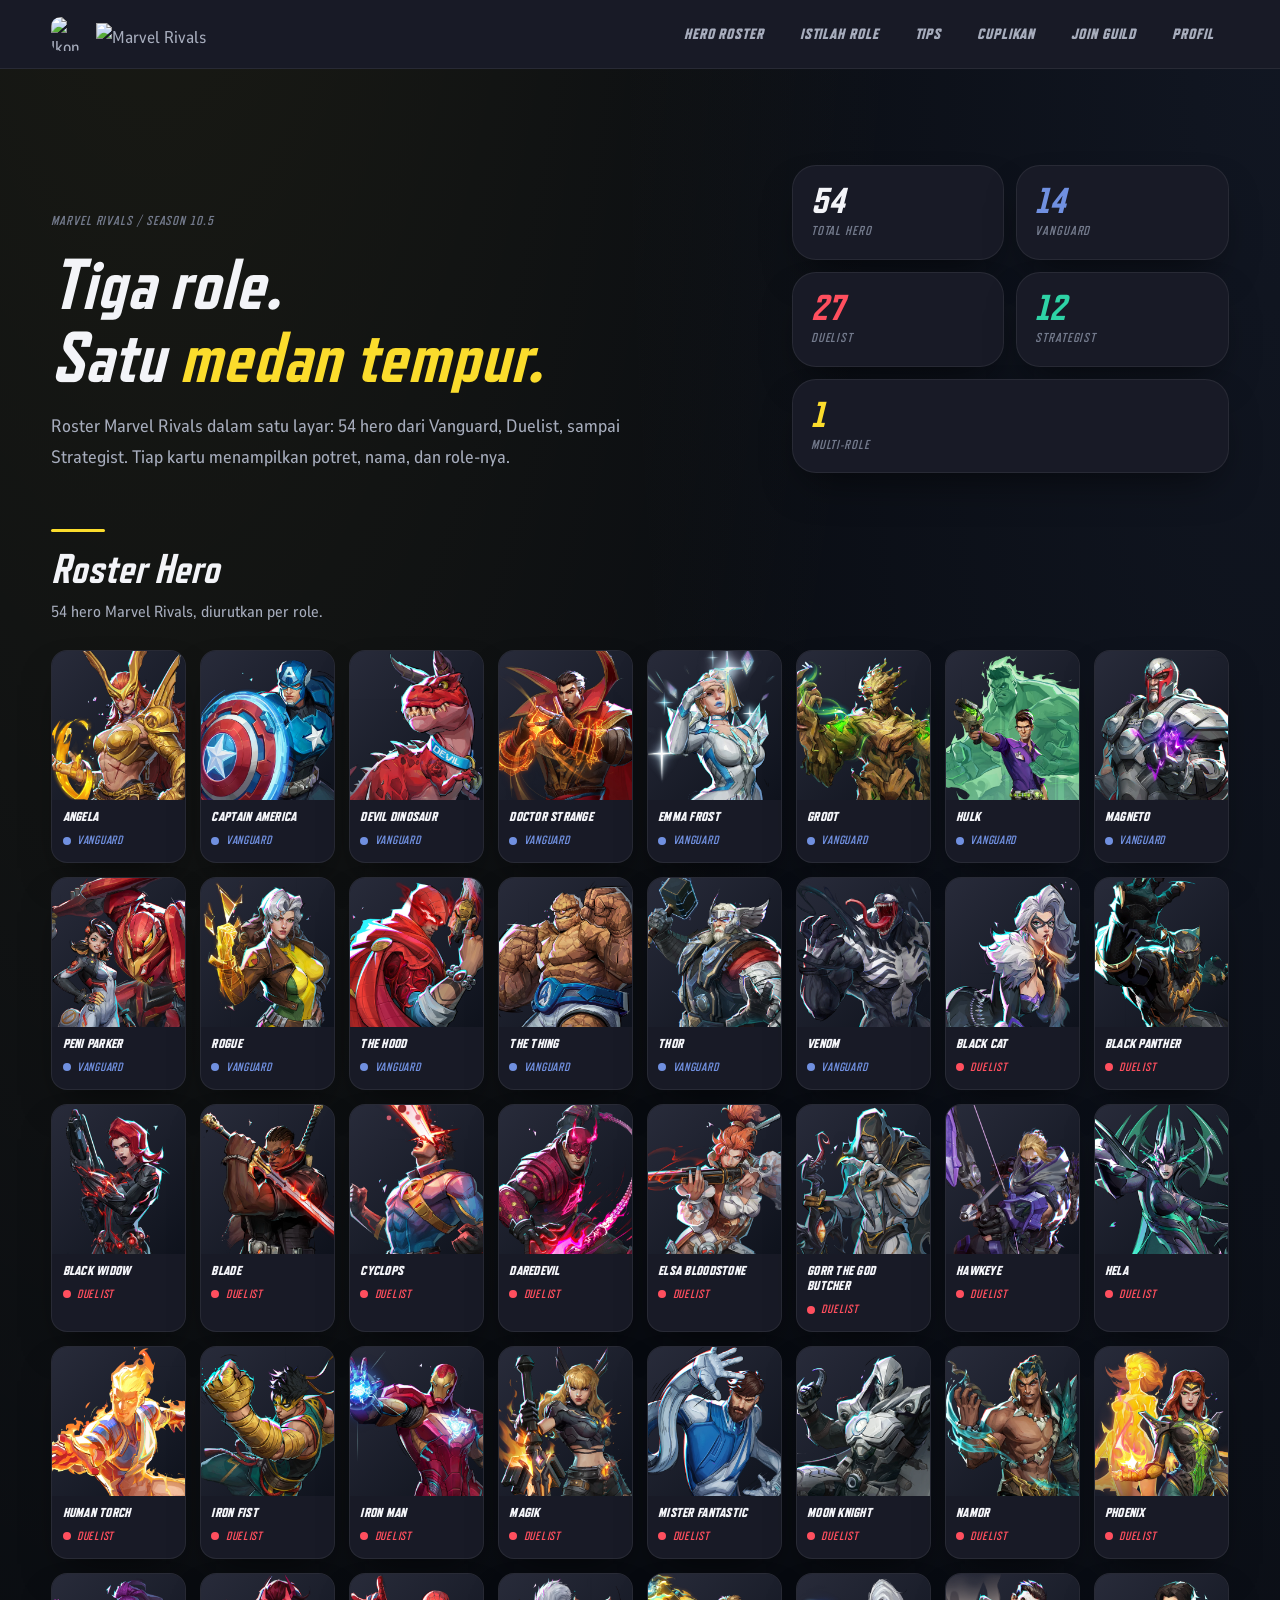
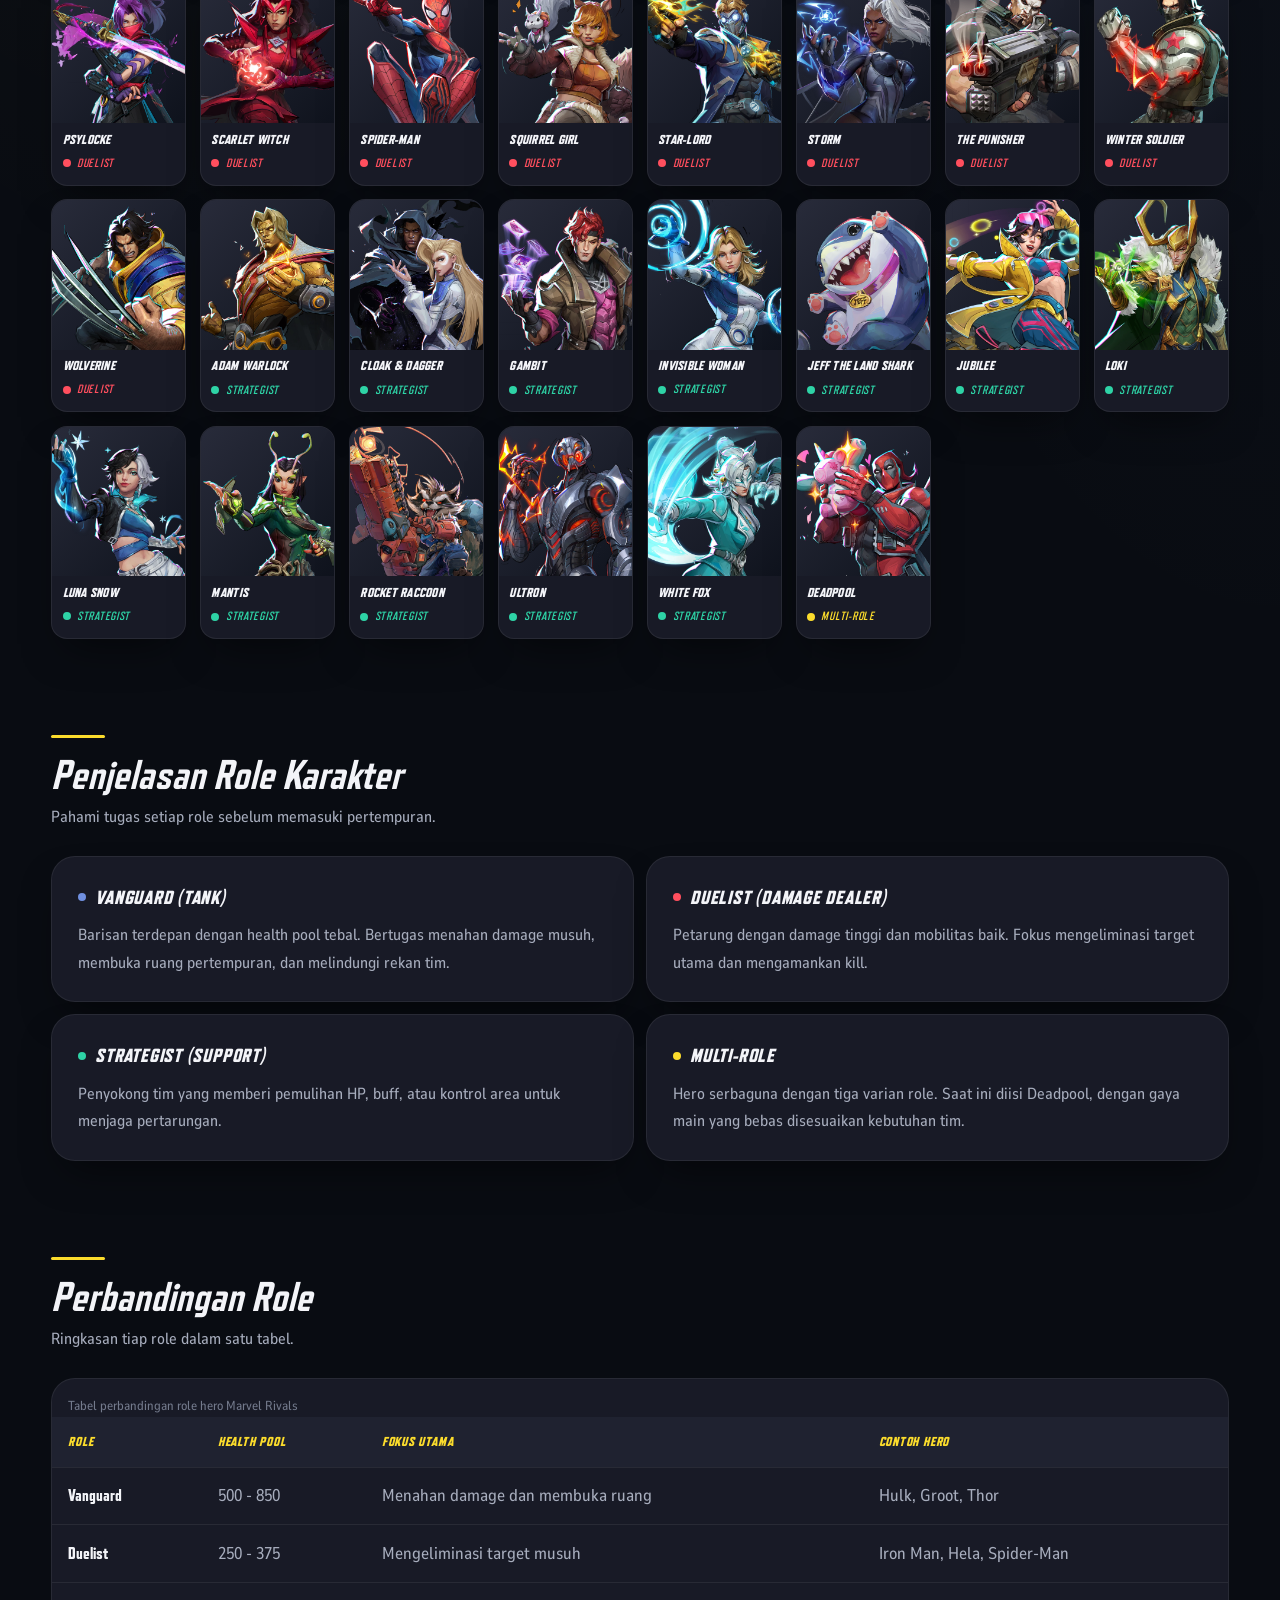
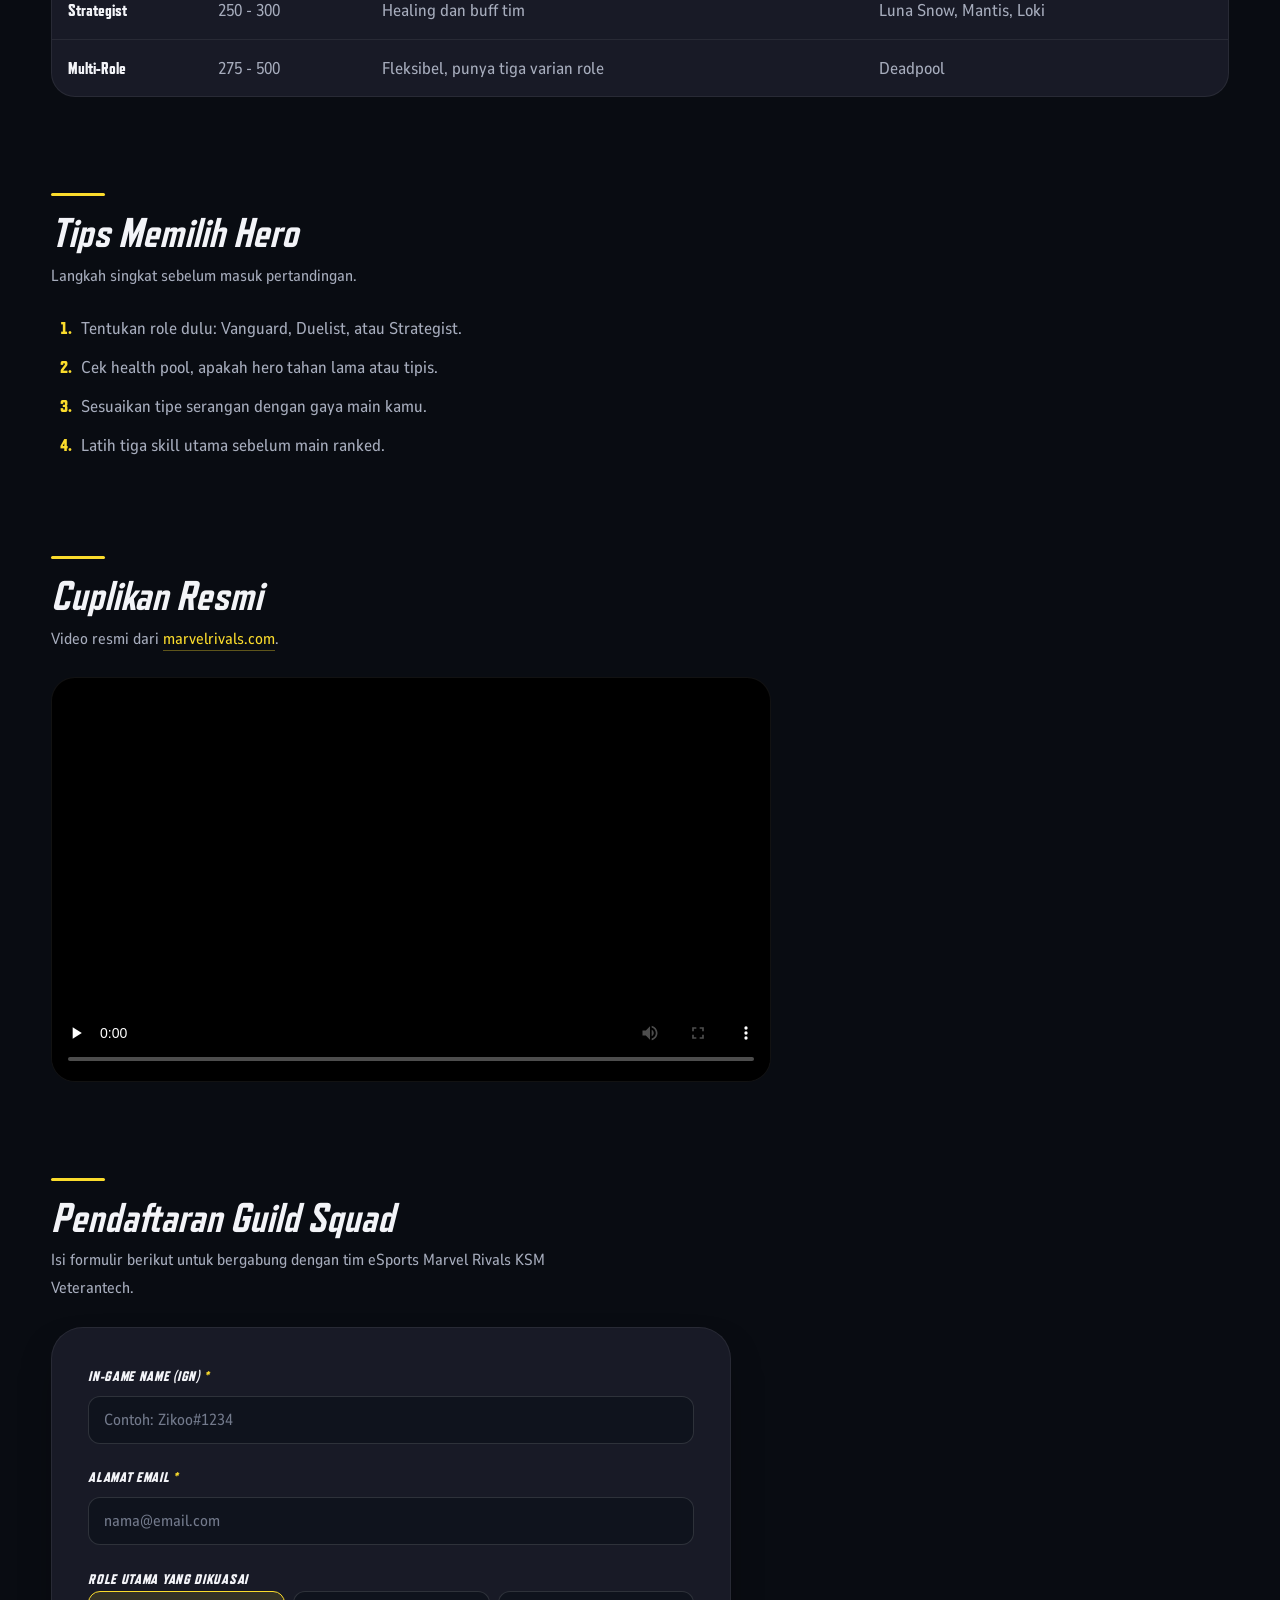
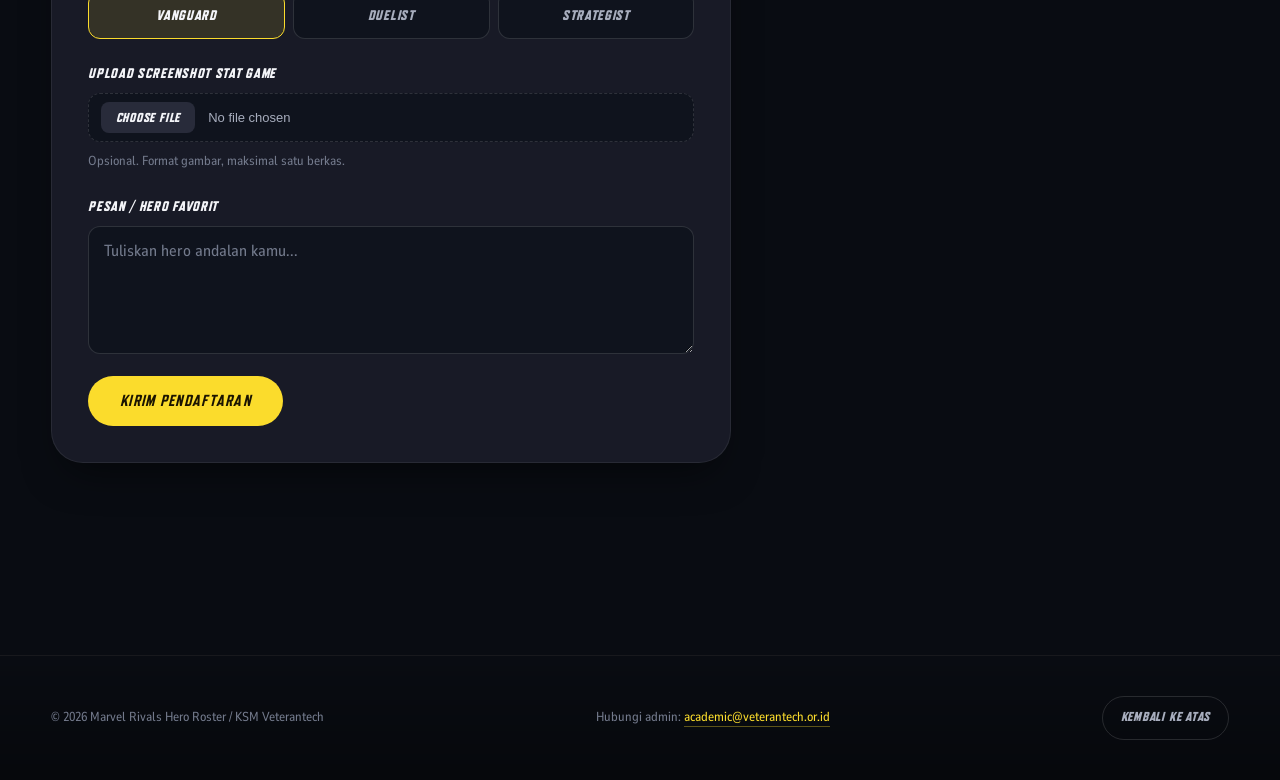
==== index.html @ a3b58b25 "first commit" ====
<!DOCTYPE html>
<html lang="id">

<head>
  <meta charset="UTF-8">
  <meta name="viewport" content="width=device-width, initial-scale=1.0">
  <meta name="description" content="Hero roster Marvel Rivals KSM Veterantech: 54 hero, role, health pool, dan tipe serangan.">
  <title>Marvel Rivals: Hero Roster | KSM Veterantech</title>

  <link rel="stylesheet" href="style.css">
</head>

<body id="top">

  <a class="skip-link" href="#hero-roster">Lewati ke roster</a>

  <header class="main-header">
    <div class="header-inner">
      <a class="brand" href="#top">
        <img class="brand-mark" src="https://cdn2.steamgriddb.com/icon/916030603cc86a9b3d29f4d64f1bc415/32/256x256.png"
          alt="Ikon Marvel Rivals">
        <img class="brand-word"
          src="https://s-stats-platform-cdn.op.gg/app-router/assets/images/marvel-rivals/logo.png?image=q_auto:good,f_webp,w_674&v=1792260415"
          alt="Marvel Rivals">
      </a>

      <nav class="navbar" aria-label="Navigasi utama">
        <ul class="nav-links">
          <li><a href="#hero-roster">Hero Roster</a></li>
          <li><a href="#role-info">Istilah Role</a></li>
          <li><a href="#tips">Tips</a></li>
          <li><a href="#cuplikan">Cuplikan</a></li>
          <li><a href="#join-guild">Join Guild</a></li>
          <li><a href="profile.html">Profil</a></li>
        </ul>
      </nav>
    </div>
  </header>

  <main class="main-container">

    <section id="hero-roster" class="content-section">

      <div class="hero-band">
        <div class="hero-copy">
          <p class="eyebrow">Marvel Rivals / Season 10.5</p>
          <h1>Tiga role.<br>Satu <em>medan tempur.</em></h1>
          <p class="hero-lede">
            Roster Marvel Rivals dalam satu layar: 54 hero dari Vanguard, Duelist, sampai Strategist. Tiap kartu
            menampilkan potret, nama, dan role-nya.
          </p>
        </div>

        <ul class="hero-meta">
          <li class="meta-tile total">
            <span class="meta-num">54</span>
            <span class="meta-label">Total Hero</span>
          </li>
          <li class="meta-tile vanguard">
            <span class="meta-num">14</span>
            <span class="meta-label">Vanguard</span>
          </li>
          <li class="meta-tile duelist">
            <span class="meta-num">27</span>
            <span class="meta-label">Duelist</span>
          </li>
          <li class="meta-tile strategist">
            <span class="meta-num">12</span>
            <span class="meta-label">Strategist</span>
          </li>
          <li class="meta-tile multi">
            <span class="meta-num">1</span>
            <span class="meta-label">Multi-Role</span>
          </li>
        </ul>
      </div>

      <div class="section-head">
        <span class="rule"></span>
        <h2>Roster Hero</h2>
        <p>54 hero Marvel Rivals, diurutkan per role.</p>
      </div>

      <ul class="roster-grid">
        <li class="roster-card">
          <img src="images/heroes/Angela_Main_Page_Portrait.webp" alt="Potret Angela" loading="lazy">
          <h3 class="card-name">Angela</h3>
          <p class="card-role vanguard"><span class="dot vanguard"></span>Vanguard</p>
        </li>
        <li class="roster-card">
          <img src="images/heroes/Captain_America_Main_Page_Portrait.webp" alt="Potret Captain America" loading="lazy">
          <h3 class="card-name">Captain America</h3>
          <p class="card-role vanguard"><span class="dot vanguard"></span>Vanguard</p>
        </li>
        <li class="roster-card">
          <img src="images/heroes/Devil_Dinosaur_Main_Page_Portrait.webp" alt="Potret Devil Dinosaur" loading="lazy">
          <h3 class="card-name">Devil Dinosaur</h3>
          <p class="card-role vanguard"><span class="dot vanguard"></span>Vanguard</p>
        </li>
        <li class="roster-card">
          <img src="images/heroes/Doctor_Strange_Main_Page_Portrait.webp" alt="Potret Doctor Strange" loading="lazy">
          <h3 class="card-name">Doctor Strange</h3>
          <p class="card-role vanguard"><span class="dot vanguard"></span>Vanguard</p>
        </li>
        <li class="roster-card">
          <img src="images/heroes/Emma_Frost_Main_Page_Portrait.webp" alt="Potret Emma Frost" loading="lazy">
          <h3 class="card-name">Emma Frost</h3>
          <p class="card-role vanguard"><span class="dot vanguard"></span>Vanguard</p>
        </li>
        <li class="roster-card">
          <img src="images/heroes/Groot_Main_Page_Portrait.webp" alt="Potret Groot" loading="lazy">
          <h3 class="card-name">Groot</h3>
          <p class="card-role vanguard"><span class="dot vanguard"></span>Vanguard</p>
        </li>
        <li class="roster-card">
          <img src="images/heroes/Hulk_Main_Page_Portrait.webp" alt="Potret Hulk" loading="lazy">
          <h3 class="card-name">Hulk</h3>
          <p class="card-role vanguard"><span class="dot vanguard"></span>Vanguard</p>
        </li>
        <li class="roster-card">
          <img src="images/heroes/Magneto_Main_Page_Portrait.webp" alt="Potret Magneto" loading="lazy">
          <h3 class="card-name">Magneto</h3>
          <p class="card-role vanguard"><span class="dot vanguard"></span>Vanguard</p>
        </li>
        <li class="roster-card">
          <img src="images/heroes/Peni_Parker_Main_Page_Portrait.webp" alt="Potret Peni Parker" loading="lazy">
          <h3 class="card-name">Peni Parker</h3>
          <p class="card-role vanguard"><span class="dot vanguard"></span>Vanguard</p>
        </li>
        <li class="roster-card">
          <img src="images/heroes/Rogue_Main_Page_Portrait.webp" alt="Potret Rogue" loading="lazy">
          <h3 class="card-name">Rogue</h3>
          <p class="card-role vanguard"><span class="dot vanguard"></span>Vanguard</p>
        </li>
        <li class="roster-card">
          <img src="images/heroes/The_Hood_Main_Page_Portrait.webp" alt="Potret The Hood" loading="lazy">
          <h3 class="card-name">The Hood</h3>
          <p class="card-role vanguard"><span class="dot vanguard"></span>Vanguard</p>
        </li>
        <li class="roster-card">
          <img src="images/heroes/The_Thing_Main_Page_Portrait.webp" alt="Potret The Thing" loading="lazy">
          <h3 class="card-name">The Thing</h3>
          <p class="card-role vanguard"><span class="dot vanguard"></span>Vanguard</p>
        </li>
        <li class="roster-card">
          <img src="images/heroes/Thor_Main_Page_Portrait.webp" alt="Potret Thor" loading="lazy">
          <h3 class="card-name">Thor</h3>
          <p class="card-role vanguard"><span class="dot vanguard"></span>Vanguard</p>
        </li>
        <li class="roster-card">
          <img src="images/heroes/Venom_Main_Page_Portrait.webp" alt="Potret Venom" loading="lazy">
          <h3 class="card-name">Venom</h3>
          <p class="card-role vanguard"><span class="dot vanguard"></span>Vanguard</p>
        </li>
        <li class="roster-card">
          <img src="images/heroes/Black_Cat_Main_Page_Portrait.webp" alt="Potret Black Cat" loading="lazy">
          <h3 class="card-name">Black Cat</h3>
          <p class="card-role duelist"><span class="dot duelist"></span>Duelist</p>
        </li>
        <li class="roster-card">
          <img src="images/heroes/Black_Panther_Main_Page_Portrait.webp" alt="Potret Black Panther" loading="lazy">
          <h3 class="card-name">Black Panther</h3>
          <p class="card-role duelist"><span class="dot duelist"></span>Duelist</p>
        </li>
        <li class="roster-card">
          <img src="images/heroes/Black_Widow_Main_Page_Portrait.webp" alt="Potret Black Widow" loading="lazy">
          <h3 class="card-name">Black Widow</h3>
          <p class="card-role duelist"><span class="dot duelist"></span>Duelist</p>
        </li>
        <li class="roster-card">
          <img src="images/heroes/Blade_Main_Page_Portrait.webp" alt="Potret Blade" loading="lazy">
          <h3 class="card-name">Blade</h3>
          <p class="card-role duelist"><span class="dot duelist"></span>Duelist</p>
        </li>
        <li class="roster-card">
          <img src="images/heroes/Cyclops_Main_Page_Portrait.webp" alt="Potret Cyclops" loading="lazy">
          <h3 class="card-name">Cyclops</h3>
          <p class="card-role duelist"><span class="dot duelist"></span>Duelist</p>
        </li>
        <li class="roster-card">
          <img src="images/heroes/Daredevil_Main_Page_Portrait.webp" alt="Potret Daredevil" loading="lazy">
          <h3 class="card-name">Daredevil</h3>
          <p class="card-role duelist"><span class="dot duelist"></span>Duelist</p>
        </li>
        <li class="roster-card">
          <img src="images/heroes/Elsa_Bloodstone_Main_Page_Portrait.webp" alt="Potret Elsa Bloodstone" loading="lazy">
          <h3 class="card-name">Elsa Bloodstone</h3>
          <p class="card-role duelist"><span class="dot duelist"></span>Duelist</p>
        </li>
        <li class="roster-card">
          <img src="images/heroes/Gorr_Main_Page_Portrait.webp" alt="Potret Gorr the God Butcher" loading="lazy">
          <h3 class="card-name">Gorr the God Butcher</h3>
          <p class="card-role duelist"><span class="dot duelist"></span>Duelist</p>
        </li>
        <li class="roster-card">
          <img src="images/heroes/Hawkeye_Main_Page_Portrait.webp" alt="Potret Hawkeye" loading="lazy">
          <h3 class="card-name">Hawkeye</h3>
          <p class="card-role duelist"><span class="dot duelist"></span>Duelist</p>
        </li>
        <li class="roster-card">
          <img src="images/heroes/Hela_Main_Page_Portrait.webp" alt="Potret Hela" loading="lazy">
          <h3 class="card-name">Hela</h3>
          <p class="card-role duelist"><span class="dot duelist"></span>Duelist</p>
        </li>
        <li class="roster-card">
          <img src="images/heroes/Human_Torch_Main_Page_Portrait.webp" alt="Potret Human Torch" loading="lazy">
          <h3 class="card-name">Human Torch</h3>
          <p class="card-role duelist"><span class="dot duelist"></span>Duelist</p>
        </li>
        <li class="roster-card">
          <img src="images/heroes/Iron_Fist_Main_Page_Portrait.webp" alt="Potret Iron Fist" loading="lazy">
          <h3 class="card-name">Iron Fist</h3>
          <p class="card-role duelist"><span class="dot duelist"></span>Duelist</p>
        </li>
        <li class="roster-card">
          <img src="images/heroes/Iron_Man_Main_Page_Portrait.webp" alt="Potret Iron Man" loading="lazy">
          <h3 class="card-name">Iron Man</h3>
          <p class="card-role duelist"><span class="dot duelist"></span>Duelist</p>
        </li>
        <li class="roster-card">
          <img src="images/heroes/Magik_Main_Page_Portrait.webp" alt="Potret Magik" loading="lazy">
          <h3 class="card-name">Magik</h3>
          <p class="card-role duelist"><span class="dot duelist"></span>Duelist</p>
        </li>
        <li class="roster-card">
          <img src="images/heroes/Mister_Fantastic_Main_Page_Portrait.webp" alt="Potret Mister Fantastic" loading="lazy">
          <h3 class="card-name">Mister Fantastic</h3>
          <p class="card-role duelist"><span class="dot duelist"></span>Duelist</p>
        </li>
        <li class="roster-card">
          <img src="images/heroes/Moon_Knight_Main_Page_Portrait.webp" alt="Potret Moon Knight" loading="lazy">
          <h3 class="card-name">Moon Knight</h3>
          <p class="card-role duelist"><span class="dot duelist"></span>Duelist</p>
        </li>
        <li class="roster-card">
          <img src="images/heroes/Namor_Main_Page_Portrait.webp" alt="Potret Namor" loading="lazy">
          <h3 class="card-name">Namor</h3>
          <p class="card-role duelist"><span class="dot duelist"></span>Duelist</p>
        </li>
        <li class="roster-card">
          <img src="images/heroes/Phoenix_Main_Page_Portrait.webp" alt="Potret Phoenix" loading="lazy">
          <h3 class="card-name">Phoenix</h3>
          <p class="card-role duelist"><span class="dot duelist"></span>Duelist</p>
        </li>
        <li class="roster-card">
          <img src="images/heroes/Psylocke_Main_Page_Portrait.webp" alt="Potret Psylocke" loading="lazy">
          <h3 class="card-name">Psylocke</h3>
          <p class="card-role duelist"><span class="dot duelist"></span>Duelist</p>
        </li>
        <li class="roster-card">
          <img src="images/heroes/Scarlet_Witch_Main_Page_Portrait.webp" alt="Potret Scarlet Witch" loading="lazy">
          <h3 class="card-name">Scarlet Witch</h3>
          <p class="card-role duelist"><span class="dot duelist"></span>Duelist</p>
        </li>
        <li class="roster-card">
          <img src="images/heroes/Spider-Man_Main_Page_Portrait.webp" alt="Potret Spider-Man" loading="lazy">
          <h3 class="card-name">Spider-Man</h3>
          <p class="card-role duelist"><span class="dot duelist"></span>Duelist</p>
        </li>
        <li class="roster-card">
          <img src="images/heroes/Squirrel_Girl_Main_Page_Portrait.webp" alt="Potret Squirrel Girl" loading="lazy">
          <h3 class="card-name">Squirrel Girl</h3>
          <p class="card-role duelist"><span class="dot duelist"></span>Duelist</p>
        </li>
        <li class="roster-card">
          <img src="images/heroes/Star-Lord_Main_Page_Portrait.webp" alt="Potret Star-Lord" loading="lazy">
          <h3 class="card-name">Star-Lord</h3>
          <p class="card-role duelist"><span class="dot duelist"></span>Duelist</p>
        </li>
        <li class="roster-card">
          <img src="images/heroes/Storm_Main_Page_Portrait.webp" alt="Potret Storm" loading="lazy">
          <h3 class="card-name">Storm</h3>
          <p class="card-role duelist"><span class="dot duelist"></span>Duelist</p>
        </li>
        <li class="roster-card">
          <img src="images/heroes/The_Punisher_Main_Page_Portrait.webp" alt="Potret The Punisher" loading="lazy">
          <h3 class="card-name">The Punisher</h3>
          <p class="card-role duelist"><span class="dot duelist"></span>Duelist</p>
        </li>
        <li class="roster-card">
          <img src="images/heroes/Winter_Soldier_Main_Page_Portrait.webp" alt="Potret Winter Soldier" loading="lazy">
          <h3 class="card-name">Winter Soldier</h3>
          <p class="card-role duelist"><span class="dot duelist"></span>Duelist</p>
        </li>
        <li class="roster-card">
          <img src="images/heroes/Wolverine_Main_Page_Portrait.webp" alt="Potret Wolverine" loading="lazy">
          <h3 class="card-name">Wolverine</h3>
          <p class="card-role duelist"><span class="dot duelist"></span>Duelist</p>
        </li>
        <li class="roster-card">
          <img src="images/heroes/Adam_Warlock_Main_Page_Portrait.webp" alt="Potret Adam Warlock" loading="lazy">
          <h3 class="card-name">Adam Warlock</h3>
          <p class="card-role strategist"><span class="dot strategist"></span>Strategist</p>
        </li>
        <li class="roster-card">
          <img src="images/heroes/Cloak_and_Dagger_Main_Page_Portrait.webp" alt="Potret Cloak &amp; Dagger" loading="lazy">
          <h3 class="card-name">Cloak &amp; Dagger</h3>
          <p class="card-role strategist"><span class="dot strategist"></span>Strategist</p>
        </li>
        <li class="roster-card">
          <img src="images/heroes/Gambit_Main_Page_Portrait.webp" alt="Potret Gambit" loading="lazy">
          <h3 class="card-name">Gambit</h3>
          <p class="card-role strategist"><span class="dot strategist"></span>Strategist</p>
        </li>
        <li class="roster-card">
          <img src="images/heroes/Invisible_Woman_Main_Page_Portrait.webp" alt="Potret Invisible Woman" loading="lazy">
          <h3 class="card-name">Invisible Woman</h3>
          <p class="card-role strategist"><span class="dot strategist"></span>Strategist</p>
        </li>
        <li class="roster-card">
          <img src="images/heroes/Jeff_the_Land_Shark_Main_Page_Portrait.webp" alt="Potret Jeff the Land Shark" loading="lazy">
          <h3 class="card-name">Jeff the Land Shark</h3>
          <p class="card-role strategist"><span class="dot strategist"></span>Strategist</p>
        </li>
        <li class="roster-card">
          <img src="images/heroes/Jubilee_Main_Page_Portrait.webp" alt="Potret Jubilee" loading="lazy">
          <h3 class="card-name">Jubilee</h3>
          <p class="card-role strategist"><span class="dot strategist"></span>Strategist</p>
        </li>
        <li class="roster-card">
          <img src="images/heroes/Loki_Main_Page_Portrait.webp" alt="Potret Loki" loading="lazy">
          <h3 class="card-name">Loki</h3>
          <p class="card-role strategist"><span class="dot strategist"></span>Strategist</p>
        </li>
        <li class="roster-card">
          <img src="images/heroes/Luna_Snow_Main_Page_Portrait.webp" alt="Potret Luna Snow" loading="lazy">
          <h3 class="card-name">Luna Snow</h3>
          <p class="card-role strategist"><span class="dot strategist"></span>Strategist</p>
        </li>
        <li class="roster-card">
          <img src="images/heroes/Mantis_Main_Page_Portrait.webp" alt="Potret Mantis" loading="lazy">
          <h3 class="card-name">Mantis</h3>
          <p class="card-role strategist"><span class="dot strategist"></span>Strategist</p>
        </li>
        <li class="roster-card">
          <img src="images/heroes/Rocket_Raccoon_Main_Page_Portrait.webp" alt="Potret Rocket Raccoon" loading="lazy">
          <h3 class="card-name">Rocket Raccoon</h3>
          <p class="card-role strategist"><span class="dot strategist"></span>Strategist</p>
        </li>
        <li class="roster-card">
          <img src="images/heroes/Ultron_Main_Page_Portrait.webp" alt="Potret Ultron" loading="lazy">
          <h3 class="card-name">Ultron</h3>
          <p class="card-role strategist"><span class="dot strategist"></span>Strategist</p>
        </li>
        <li class="roster-card">
          <img src="images/heroes/White_Fox_Main_Page_Portrait.webp" alt="Potret White Fox" loading="lazy">
          <h3 class="card-name">White Fox</h3>
          <p class="card-role strategist"><span class="dot strategist"></span>Strategist</p>
        </li>
        <li class="roster-card">
          <img src="images/heroes/Deadpool_Main_Page_Portrait.webp" alt="Potret Deadpool" loading="lazy">
          <h3 class="card-name">Deadpool</h3>
          <p class="card-role multi"><span class="dot multi"></span>Multi-Role</p>
        </li>
      </ul>
    </section>

    <section id="role-info" class="content-section">
      <div class="section-head">
        <span class="rule"></span>
        <h2>Penjelasan Role Karakter</h2>
        <p>Pahami tugas setiap role sebelum memasuki pertempuran.</p>
      </div>

      <dl class="role-definition-list">
        <div>
          <dt><span class="dot vanguard"></span>Vanguard (Tank)</dt>
          <dd>Barisan terdepan dengan health pool tebal. Bertugas menahan damage musuh, membuka ruang pertempuran, dan
            melindungi rekan tim.</dd>
        </div>

        <div>
          <dt><span class="dot duelist"></span>Duelist (Damage Dealer)</dt>
          <dd>Petarung dengan damage tinggi dan mobilitas baik. Fokus mengeliminasi target utama dan mengamankan kill.
          </dd>
        </div>

        <div>
          <dt><span class="dot strategist"></span>Strategist (Support)</dt>
          <dd>Penyokong tim yang memberi pemulihan HP, buff, atau kontrol area untuk menjaga pertarungan.</dd>
        </div>

        <div>
          <dt><span class="dot multi"></span>Multi-Role</dt>
          <dd>Hero serbaguna dengan tiga varian role. Saat ini diisi Deadpool, dengan gaya main yang bebas disesuaikan
            kebutuhan tim.</dd>
        </div>
      </dl>
    </section>

    <section id="role-table" class="content-section">
      <div class="section-head">
        <span class="rule"></span>
        <h2>Perbandingan Role</h2>
        <p>Ringkasan tiap role dalam satu tabel.</p>
      </div>

      <div class="table-wrap">
        <table class="role-table">
          <caption>Tabel perbandingan role hero Marvel Rivals</caption>
          <thead>
            <tr>
              <th scope="col">Role</th>
              <th scope="col">Health Pool</th>
              <th scope="col">Fokus Utama</th>
              <th scope="col">Contoh Hero</th>
            </tr>
          </thead>
          <tbody>
            <tr>
              <th scope="row">Vanguard</th>
              <td>500 - 850</td>
              <td>Menahan damage dan membuka ruang</td>
              <td>Hulk, Groot, Thor</td>
            </tr>
            <tr>
              <th scope="row">Duelist</th>
              <td>250 - 375</td>
              <td>Mengeliminasi target musuh</td>
              <td>Iron Man, Hela, Spider-Man</td>
            </tr>
            <tr>
              <th scope="row">Strategist</th>
              <td>250 - 300</td>
              <td>Healing dan buff tim</td>
              <td>Luna Snow, Mantis, Loki</td>
            </tr>
            <tr>
              <th scope="row">Multi-Role</th>
              <td>275 - 500</td>
              <td>Fleksibel, punya tiga varian role</td>
              <td>Deadpool</td>
            </tr>
          </tbody>
        </table>
      </div>
    </section>

    <section id="tips" class="content-section">
      <div class="section-head">
        <span class="rule"></span>
        <h2>Tips Memilih Hero</h2>
        <p>Langkah singkat sebelum masuk pertandingan.</p>
      </div>

      <ol class="tip-list">
        <li>Tentukan role dulu: Vanguard, Duelist, atau Strategist.</li>
        <li>Cek health pool, apakah hero tahan lama atau tipis.</li>
        <li>Sesuaikan tipe serangan dengan gaya main kamu.</li>
        <li>Latih tiga skill utama sebelum main ranked.</li>
      </ol>
    </section>

    <section id="cuplikan" class="content-section">
      <div class="section-head">
        <span class="rule"></span>
        <h2>Cuplikan Resmi</h2>
        <p>Video resmi dari <a class="text-link" href="https://www.marvelrivals.com/" target="_blank"
            rel="noopener">marvelrivals.com</a>.</p>
      </div>

      <video class="trailer-video" controls preload="none" poster="https://img.youtube.com/vi/BtvXnqqPfko/hqdefault.jpg">
        <source src="https://mrna.fp.ps.easebar.com/file/6aa39cd0d1b7b94d5907ffc7j0tLuvEA07" type="video/mp4">
        Browser kamu tidak mendukung elemen video.
      </video>
    </section>

    <section id="join-guild" class="content-section">
      <div class="section-head">
        <span class="rule"></span>
        <h2>Pendaftaran Guild Squad</h2>
        <p>Isi formulir berikut untuk bergabung dengan tim eSports Marvel Rivals KSM Veterantech.</p>
      </div>

      <form action="#" method="POST" class="guild-form" enctype="multipart/form-data">
        <div class="form-group">
          <label for="username">In-Game Name (IGN) <span class="required">*</span></label>
          <input type="text" id="username" name="username" placeholder="Contoh: Zikoo#1234" required>
        </div>

        <div class="form-group">
          <label for="email">Alamat Email <span class="required">*</span></label>
          <input type="email" id="email" name="email" placeholder="nama@email.com" required>
        </div>

        <fieldset class="form-group">
          <legend>Role Utama Yang Dikuasai</legend>
          <div class="radio-group">
            <input type="radio" id="role-vanguard" name="main_role" value="vanguard" checked>
            <label for="role-vanguard">Vanguard</label>

            <input type="radio" id="role-duelist" name="main_role" value="duelist">
            <label for="role-duelist">Duelist</label>

            <input type="radio" id="role-strategist" name="main_role" value="strategist">
            <label for="role-strategist">Strategist</label>
          </div>
        </fieldset>

        <div class="form-group">
          <label for="avatar">Upload Screenshot Stat Game</label>
          <input type="file" id="avatar" name="avatar" accept="image/*">
          <span class="helper">Opsional. Format gambar, maksimal satu berkas.</span>
        </div>

        <div class="form-group">
          <label for="notes">Pesan / Hero Favorit</label>
          <textarea id="notes" name="notes" rows="4" placeholder="Tuliskan hero andalan kamu..."></textarea>
        </div>

        <button type="submit" class="custom-submit-btn">Kirim Pendaftaran</button>
      </form>
    </section>

  </main>

  <footer class="main-footer">
    <div class="footer-inner">
      <p>&copy; 2026 Marvel Rivals Hero Roster / KSM Veterantech</p>
      <p>Hubungi admin: <a href="mailto:academic@veterantech.or.id" class="email-link">academic@veterantech.or.id</a>
      </p>
      <a href="#top" class="back-to-top">Kembali ke atas</a>
    </div>
  </footer>

</body>

</html>
---- style.css ----
/* -------------------------------------------------------------------------
   1. FONT RESMI MARVEL RIVALS
   ------------------------------------------------------------------------- */
@font-face {
  font-family: "Refrigerator Deluxe";
  src: url("fonts/RefrigeratorDeluxeExtrabold.ttf") format("truetype");
  font-weight: 800;
  font-style: normal;
  font-display: swap;
}

@font-face {
  font-family: "Refrigerator Deluxe";
  src: url("fonts/RefrigeratorDeluxeHeavy.ttf") format("truetype");
  font-weight: 700;
  font-style: normal;
  font-display: swap;
}

@font-face {
  font-family: "Refrigerator Deluxe";
  src: url("fonts/RefrigeratorDeluxeBold.ttf") format("truetype");
  font-weight: 600;
  font-style: normal;
  font-display: swap;
}

@font-face {
  font-family: "Nunito Sans Condensed";
  src: url("fonts/NunitoSansCondensedMedium.ttf") format("truetype");
  font-weight: 500;
  font-style: normal;
  font-display: swap;
}

/* -------------------------------------------------------------------------
   2. VARIABEL WARNA
   ------------------------------------------------------------------------- */
:root {
  /* Latar dan permukaan */
  --canvas: #090c12;
  --canvas-2: #0f131d;
  --surface: #181a26;
  --surface-2: #1f2230;
  --surface-3: #282b3a;

  /* Garis */
  --line: rgba(255, 255, 255, 0.07);
  --line-2: rgba(255, 255, 255, 0.13);
  --line-accent: rgba(251, 220, 44, 0.34);

  /* Emas khas Marvel Rivals */
  --gold: #fbdc2c;

  /* Teks */
  --ink: #f3f4f8;
  --ink-2: #a7adbd;
  --ink-3: #737a8c;

  /* Warna role */
  --vanguard: #7090e0;
  --duelist: #ff4f5e;
  --strategist: #2ed3a6;

  /* Bayangan */
  --shadow-1: 0 20px 40px -15px rgba(0, 0, 0, 0.55);
  --shadow-2: 0 32px 64px -24px rgba(0, 0, 0, 0.7);

  /* Sudut membulat */
  --r-xs: 0.5rem;
  --r-sm: 0.75rem;
  --r-md: 1rem;
  --r-lg: 1.5rem;
  --r-xl: 2rem;

  /* Font */
  --font-display: "Refrigerator Deluxe", "Arial Narrow", "Helvetica Neue", sans-serif;
  --font-body: "Nunito Sans Condensed", "Nunito Sans", "Segoe UI", system-ui, sans-serif;

  --maxw: 1400px;
  --gutter: clamp(1rem, 4vw, 4rem);
  --section-gap: clamp(3rem, 8vw, 6rem);
}

/* -------------------------------------------------------------------------
   3. RESET DASAR
   ------------------------------------------------------------------------- */
*,
*::before,
*::after {
  margin: 0;
  padding: 0;
  box-sizing: border-box;
}

html {
  scroll-behavior: smooth;
  scroll-padding-top: 6rem;
  -webkit-text-size-adjust: 100%;
}

body {
  font-family: var(--font-body);
  font-size: 1.0625rem;
  line-height: 1.72;
  color: var(--ink-2);
  background-color: var(--canvas);
  background-image:
    radial-gradient(110% 80% at 12% -10%, rgba(251, 220, 44, 0.08), transparent 55%),
    radial-gradient(90% 70% at 100% 0%, rgba(112, 144, 224, 0.08), transparent 58%);
  -webkit-font-smoothing: antialiased;
}

img {
  max-width: 100%;
  display: block;
}

button {
  font: inherit;
  color: inherit;
  background: none;
  border: 0;
}

a {
  color: inherit;
}

ul,
ol {
  list-style: none;
}

fieldset {
  border: 0;
}

:focus-visible {
  outline: 2px solid var(--gold);
  outline-offset: 2px;
  border-radius: var(--r-xs);
}

.skip-link {
  position: absolute;
  left: 1rem;
  top: -4rem;
  z-index: 200;
  padding: 0.7rem 1.1rem;
  background: var(--gold);
  color: #1a1400;
  font-weight: 700;
  border-radius: var(--r-xs);
  transition: top 0.2s ease;
}

.skip-link:focus {
  top: 1rem;
}

/* -------------------------------------------------------------------------
   4. TIPOGRAFI DAN LABEL
   ------------------------------------------------------------------------- */
h1,
h2,
h3 {
  font-family: var(--font-display);
  color: var(--ink);
  font-weight: 800;
  font-style: italic;
  line-height: 1.02;
}

p {
  max-width: 65ch;
}

.eyebrow,
.meta-label {
  font-family: var(--font-display);
  font-size: 0.8125rem;
  font-weight: 600;
  font-style: italic;
  letter-spacing: 0.07em;
  text-transform: uppercase;
  color: var(--ink-3);
}

/* Titik warna penanda role */
.dot {
  display: inline-block;
  width: 8px;
  height: 8px;
  border-radius: 50%;
  background: var(--ink-3);
  flex: 0 0 auto;
}

.dot.vanguard {
  background: var(--vanguard);
}

.dot.duelist {
  background: var(--duelist);
}

.dot.strategist {
  background: var(--strategist);
}

.dot.multi {
  background: var(--gold);
}

/* -------------------------------------------------------------------------
   5. HEADER DAN NAVIGASI
   ------------------------------------------------------------------------- */
.main-header {
  position: sticky;
  top: 0;
  z-index: 10;
  background: var(--surface);
  border-bottom: 1px solid var(--line);
}

.header-inner {
  max-width: var(--maxw);
  margin: 0 auto;
  padding: 0.75rem var(--gutter);
  display: flex;
  flex-wrap: wrap;
  align-items: center;
  justify-content: space-between;
  gap: 1rem;
}

.brand {
  display: inline-flex;
  align-items: center;
  gap: 0.7rem;
  text-decoration: none;
}

.brand-mark {
  height: 34px;
  width: 34px;
  object-fit: contain;
  border-radius: 0.6rem;
}

.brand-word {
  height: 22px;
  width: auto;
  object-fit: contain;
}

.navbar {
  display: flex;
}

.nav-links {
  display: flex;
  flex-wrap: wrap;
  align-items: center;
  gap: 0.35rem;
}

.nav-links a {
  display: inline-flex;
  align-items: center;
  min-height: 44px;
  padding: 0 0.95rem;
  border-radius: 999px;
  text-decoration: none;
  font-family: var(--font-display);
  font-size: 0.9375rem;
  font-weight: 700;
  font-style: italic;
  letter-spacing: 0.06em;
  text-transform: uppercase;
  color: var(--ink-2);
  position: relative;
  transition: color 0.2s ease, background-color 0.2s ease;
}

.nav-links a::after {
  content: "";
  position: absolute;
  left: 0.95rem;
  right: 0.95rem;
  bottom: 0.55rem;
  height: 2px;
  border-radius: 2px;
  background: var(--gold);
  transform: scaleX(0);
  transform-origin: left;
  transition: transform 0.25s ease;
}

.nav-links a:hover {
  color: var(--ink);
  background: rgba(255, 255, 255, 0.05);
}

.nav-links a:hover::after {
  transform: scaleX(1);
}

/* -------------------------------------------------------------------------
   6. LAYOUT UTAMA
   ------------------------------------------------------------------------- */
.main-container {
  max-width: var(--maxw);
  margin: 0 auto;
  padding: var(--section-gap) var(--gutter);
  display: flex;
  flex-direction: column;
  gap: var(--section-gap);
}

.content-section {
  scroll-margin-top: 6rem;
}

.section-head {
  margin-bottom: 1.5rem;
}

.section-head h2 {
  font-size: clamp(1.75rem, 3.6vw, 2.6rem);
}

.section-head p {
  margin-top: 0.5rem;
  font-size: 1rem;
  color: var(--ink-2);
}

.section-head .rule {
  display: block;
  width: 54px;
  height: 3px;
  margin-bottom: 1rem;
  border-radius: 3px;
  background: var(--gold);
}

/* -------------------------------------------------------------------------
   7. BANNER HERO
   ------------------------------------------------------------------------- */
.hero-band {
  display: grid;
  grid-template-columns: minmax(0, 1.55fr) minmax(0, 1fr);
  gap: clamp(2rem, 5vw, 4.5rem);
  align-items: end;
  margin-bottom: clamp(2rem, 5vw, 3.5rem);
}

.hero-copy h1 {
  font-size: clamp(2.5rem, 7vw, 4.5rem);
  margin: 0.9rem 0 1.1rem;
}

.hero-copy h1 em {
  color: var(--gold);
}

.hero-lede {
  font-size: 1.125rem;
}

.hero-meta {
  display: grid;
  grid-template-columns: repeat(2, minmax(0, 1fr));
  gap: 0.75rem;
}

.meta-tile {
  display: flex;
  flex-direction: column;
  gap: 0.15rem;
  padding: 1rem 1.1rem;
  background: var(--surface);
  border: 1px solid var(--line);
  border-radius: var(--r-lg);
  box-shadow: var(--shadow-1);
}

.meta-num {
  font-family: var(--font-display);
  font-size: 2.25rem;
  font-weight: 800;
  font-style: italic;
  line-height: 1;
  color: var(--ink);
}

.meta-tile.vanguard .meta-num {
  color: var(--vanguard);
}

.meta-tile.duelist .meta-num {
  color: var(--duelist);
}

.meta-tile.strategist .meta-num {
  color: var(--strategist);
}

.meta-tile.multi .meta-num {
  color: var(--gold);
}

.hero-meta .meta-tile:last-child {
  grid-column: 1 / -1;
}

/* -------------------------------------------------------------------------
   8. GRID KARTU HERO
   ------------------------------------------------------------------------- */
.roster-grid {
  display: grid;
  grid-template-columns: repeat(auto-fill, minmax(132px, 1fr));
  gap: 0.85rem;
}

.roster-card {
  overflow: hidden;
  background: var(--surface);
  border: 1px solid var(--line);
  border-radius: var(--r-md);
  box-shadow: var(--shadow-1);
  transition: transform 0.3s ease, border-color 0.3s ease, box-shadow 0.3s ease;
}

.roster-card:hover {
  transform: translateY(-4px);
  border-color: var(--line-accent);
  box-shadow: var(--shadow-2);
}

.roster-card img {
  width: 100%;
  aspect-ratio: 1 / 1.12;
  object-fit: cover;
  object-position: top center;
  background: linear-gradient(135deg, var(--surface-3), var(--canvas-2));
}

.card-name {
  padding: 0.55rem 0.65rem 0;
  font-size: 0.8125rem;
  font-weight: 700;
  letter-spacing: 0.02em;
  text-transform: uppercase;
  line-height: 1.2;
  color: var(--ink);
}

.card-role {
  display: flex;
  align-items: center;
  gap: 0.4rem;
  padding: 0.35rem 0.65rem 0.7rem;
  font-family: var(--font-display);
  font-size: 0.75rem;
  font-weight: 600;
  font-style: italic;
  letter-spacing: 0.06em;
  text-transform: uppercase;
  color: var(--ink-3);
}

.card-role.vanguard {
  color: var(--vanguard);
}

.card-role.duelist {
  color: var(--duelist);
}

.card-role.strategist {
  color: var(--strategist);
}

.card-role.multi {
  color: var(--gold);
}

/* -------------------------------------------------------------------------
   9. DAFTAR DEFINISI ROLE
   ------------------------------------------------------------------------- */
.role-definition-list {
  display: grid;
  grid-template-columns: repeat(2, minmax(0, 1fr));
  gap: 0.75rem;
}

.role-definition-list > div {
  padding: 1.5rem 1.6rem;
  background: var(--surface);
  border: 1px solid var(--line);
  border-radius: var(--r-lg);
  box-shadow: var(--shadow-1);
}

.role-definition-list dt {
  display: flex;
  align-items: center;
  gap: 0.6rem;
  font-family: var(--font-display);
  font-size: 1.1875rem;
  font-weight: 700;
  font-style: italic;
  letter-spacing: 0.04em;
  text-transform: uppercase;
  color: var(--ink);
  margin-bottom: 0.55rem;
}

.role-definition-list dd {
  font-size: 1rem;
  color: var(--ink-2);
}

/* -------------------------------------------------------------------------
   10. TABEL PERBANDINGAN ROLE
   ------------------------------------------------------------------------- */
.table-wrap {
  overflow-x: auto;
  border: 1px solid var(--line);
  border-radius: var(--r-lg);
  background: var(--surface);
}

.role-table {
  width: 100%;
  min-width: 560px;
  border-collapse: collapse;
}

.role-table caption {
  padding: 1rem 1rem 0;
  font-size: 0.8125rem;
  color: var(--ink-3);
  text-align: left;
}

.role-table th,
.role-table td {
  padding: 0.85rem 1rem;
  text-align: left;
  border-bottom: 1px solid var(--line);
}

.role-table thead th {
  font-family: var(--font-display);
  font-size: 0.8125rem;
  font-style: italic;
  letter-spacing: 0.06em;
  text-transform: uppercase;
  color: var(--gold);
  background: var(--surface-2);
}

.role-table tbody th {
  font-family: var(--font-display);
  font-size: 1rem;
  color: var(--ink);
}

.role-table tbody td {
  color: var(--ink-2);
}

.role-table tbody tr:last-child th,
.role-table tbody tr:last-child td {
  border-bottom: 0;
}

/* -------------------------------------------------------------------------
   11. DAFTAR TIPS (ORDERED LIST)
   ------------------------------------------------------------------------- */
.tip-list {
  list-style: decimal;
  display: flex;
  flex-direction: column;
  gap: 0.6rem;
  max-width: 65ch;
  padding-left: 1.5rem;
  color: var(--ink-2);
}

.tip-list li {
  padding-left: 0.35rem;
}

.tip-list li::marker {
  font-family: var(--font-display);
  font-weight: 700;
  color: var(--gold);
}

/* -------------------------------------------------------------------------
   12. CUPLIKAN VIDEO
   ------------------------------------------------------------------------- */
.trailer-video {
  display: block;
  width: 100%;
  max-width: 720px;
  aspect-ratio: 16 / 9;
  border: 1px solid var(--line);
  border-radius: var(--r-lg);
  background: #000;
}

/* -------------------------------------------------------------------------
   13. FORMULIR PENDAFTARAN
   ------------------------------------------------------------------------- */
.guild-form {
  max-width: 680px;
  padding: clamp(1.5rem, 3vw, 2.25rem);
  background: var(--surface);
  border: 1px solid var(--line);
  border-radius: var(--r-xl);
  box-shadow: var(--shadow-1);
  display: flex;
  flex-direction: column;
  gap: 1.35rem;
}

.form-group {
  display: flex;
  flex-direction: column;
  gap: 0.5rem;
}

.form-group label,
.form-group legend {
  font-family: var(--font-display);
  font-size: 0.875rem;
  font-weight: 700;
  font-style: italic;
  letter-spacing: 0.05em;
  text-transform: uppercase;
  color: var(--ink);
}

.required {
  color: var(--gold);
}

.helper {
  font-size: 0.8125rem;
  color: var(--ink-3);
}

/* General sibling: teks bantuan ikut menyala saat input di atasnya difokus */
.form-group input:focus ~ .helper {
  color: var(--gold);
}

.form-group input[type="text"],
.form-group input[type="email"],
.form-group textarea {
  width: 100%;
  min-height: 46px;
  padding: 0.75rem 0.9rem;
  font-family: var(--font-body);
  font-size: 1rem;
  color: var(--ink);
  background: var(--canvas-2);
  border: 1px solid var(--line-2);
  border-radius: var(--r-sm);
  outline: none;
  transition: border-color 0.2s ease, background-color 0.2s ease;
}

.form-group textarea {
  min-height: 118px;
  resize: vertical;
  line-height: 1.6;
}

.form-group input::placeholder,
.form-group textarea::placeholder {
  color: var(--ink-3);
}

.form-group input:focus,
.form-group textarea:focus {
  border-color: var(--gold);
  background: var(--surface-2);
}

/* Pilihan role */
.radio-group {
  display: grid;
  grid-template-columns: repeat(3, minmax(0, 1fr));
  gap: 0.5rem;
}

.radio-group input[type="radio"] {
  position: absolute;
  opacity: 0;
  pointer-events: none;
}

.radio-group label {
  display: flex;
  align-items: center;
  justify-content: center;
  min-height: 48px;
  padding: 0 0.75rem;
  font-family: var(--font-display);
  font-size: 0.875rem;
  font-weight: 700;
  font-style: italic;
  letter-spacing: 0.05em;
  text-transform: uppercase;
  color: var(--ink-2);
  background: var(--canvas-2);
  border: 1px solid var(--line-2);
  border-radius: var(--r-sm);
  cursor: pointer;
  transition: border-color 0.2s ease, background-color 0.2s ease, color 0.2s ease;
}

.radio-group label:hover {
  color: var(--ink);
  border-color: var(--line-accent);
}

.radio-group input[type="radio"]:checked + label {
  color: var(--ink);
  border-color: var(--gold);
  background: rgba(251, 220, 44, 0.12);
}

.radio-group input[type="radio"]:focus-visible + label {
  outline: 2px solid var(--gold);
  outline-offset: 2px;
}

input[type="file"] {
  font-size: 0.8125rem;
  color: var(--ink-2);
  padding: 0.5rem 0.75rem;
  background: var(--canvas-2);
  border: 1px dashed var(--line-2);
  border-radius: var(--r-sm);
  cursor: pointer;
}

input[type="file"]::file-selector-button {
  margin-right: 0.85rem;
  padding: 0.5rem 0.9rem;
  font-family: var(--font-display);
  font-size: 0.8125rem;
  font-weight: 700;
  font-style: italic;
  letter-spacing: 0.06em;
  text-transform: uppercase;
  color: var(--ink);
  background: var(--surface-3);
  border: 0;
  border-radius: var(--r-xs);
  cursor: pointer;
}

input[type="file"]::file-selector-button:hover {
  color: #14161f;
  background: var(--gold);
}

.custom-submit-btn {
  align-self: flex-start;
  min-height: 50px;
  padding: 0 2rem;
  font-family: var(--font-display);
  font-size: 1rem;
  font-weight: 800;
  font-style: italic;
  letter-spacing: 0.08em;
  text-transform: uppercase;
  color: #1a1400;
  background: var(--gold);
  border-radius: 999px;
  cursor: pointer;
  transition: background-color 0.2s ease, transform 0.15s ease;
}

.custom-submit-btn:hover {
  background: #ffe14d;
}

.custom-submit-btn:active {
  transform: translateY(1px) scale(0.985);
}

/* -------------------------------------------------------------------------
   14. FOOTER
   ------------------------------------------------------------------------- */
.main-footer {
  border-top: 1px solid var(--line);
  background: linear-gradient(180deg, transparent, rgba(0, 0, 0, 0.35));
  margin-top: var(--section-gap);
}

.footer-inner {
  max-width: var(--maxw);
  margin: 0 auto;
  padding: 2.5rem var(--gutter);
  display: flex;
  flex-wrap: wrap;
  align-items: center;
  justify-content: space-between;
  gap: 1rem;
  font-size: 0.8125rem;
  color: var(--ink-3);
}

.footer-inner p {
  max-width: none;
}

.email-link,
.text-link {
  color: var(--gold);
  text-decoration: none;
  border-bottom: 1px solid rgba(251, 220, 44, 0.35);
  transition: border-color 0.2s ease;
}

.email-link:hover,
.text-link:hover {
  border-color: var(--gold);
}

.back-to-top {
  display: inline-flex;
  align-items: center;
  min-height: 44px;
  padding: 0 1.1rem;
  color: var(--ink-2);
  text-decoration: none;
  border: 1px solid var(--line-2);
  border-radius: 999px;
  font-family: var(--font-display);
  font-size: 0.8125rem;
  font-weight: 700;
  font-style: italic;
  letter-spacing: 0.06em;
  text-transform: uppercase;
  transition: color 0.2s ease, border-color 0.2s ease;
}

.back-to-top:hover {
  color: var(--ink);
  border-color: var(--gold);
}

/* -------------------------------------------------------------------------
   15. HALAMAN PROFIL
   ------------------------------------------------------------------------- */
.profile-card {
  display: grid;
  grid-template-columns: minmax(0, 0.9fr) minmax(0, 1.5fr);
  gap: clamp(1.5rem, 4vw, 3rem);
  align-items: start;
}

.profile-photo-wrap {
  position: relative;
}

.profile-photo {
  width: 100%;
  aspect-ratio: 1 / 1;
  object-fit: cover;
  border: 1px solid var(--line-2);
  border-radius: var(--r-xl);
  box-shadow: var(--shadow-1);
  background: var(--surface-3);
}

/* Badge menempel di sudut foto: latihan position absolute */
.profile-badge {
  position: absolute;
  left: 1rem;
  bottom: 1rem;
  padding: 0.45rem 0.9rem;
  font-family: var(--font-display);
  font-size: 0.75rem;
  font-weight: 700;
  font-style: italic;
  letter-spacing: 0.06em;
  text-transform: uppercase;
  color: #1a1400;
  background: var(--gold);
  border-radius: 999px;
}

.profile-intro h1 {
  font-size: clamp(2rem, 5vw, 3.25rem);
  margin: 0.75rem 0 0.35rem;
}

.profile-role {
  font-family: var(--font-display);
  font-size: 0.9375rem;
  font-weight: 600;
  font-style: italic;
  letter-spacing: 0.06em;
  text-transform: uppercase;
  color: var(--gold);
}

.profile-lede {
  margin-top: 1rem;
  font-size: 1.0625rem;
}

.profile-facts {
  display: grid;
  grid-template-columns: repeat(2, minmax(0, 1fr));
  gap: 0.75rem;
  margin: 1.5rem 0;
}

.profile-facts > div {
  padding: 0.9rem 1rem;
  background: var(--surface);
  border: 1px solid var(--line);
  border-radius: var(--r-md);
}

.profile-facts dt {
  font-family: var(--font-display);
  font-size: 0.75rem;
  font-weight: 600;
  font-style: italic;
  letter-spacing: 0.06em;
  text-transform: uppercase;
  color: var(--ink-3);
  margin-bottom: 0.25rem;
}

.profile-facts dd {
  font-size: 1rem;
  color: var(--ink);
}

.profile-links {
  display: flex;
  flex-wrap: wrap;
  gap: 0.65rem;
}

.btn-ghost {
  display: inline-flex;
  align-items: center;
  min-height: 46px;
  padding: 0 1.35rem;
  font-family: var(--font-display);
  font-size: 0.875rem;
  font-weight: 700;
  font-style: italic;
  letter-spacing: 0.06em;
  text-transform: uppercase;
  color: var(--ink);
  text-decoration: none;
  background: var(--surface);
  border: 1px solid var(--line-2);
  border-radius: 999px;
  transition: color 0.2s ease, border-color 0.2s ease, background-color 0.2s ease;
}

.btn-ghost:hover {
  color: var(--gold);
  border-color: var(--gold);
  background: var(--surface-2);
}

.btn-ghost:active {
  transform: translateY(1px);
}

.skill-tags {
  display: flex;
  flex-wrap: wrap;
  gap: 0.5rem;
}

.skill-tags li {
  padding: 0.5rem 1rem;
  font-family: var(--font-display);
  font-size: 0.8125rem;
  font-weight: 600;
  font-style: italic;
  letter-spacing: 0.05em;
  text-transform: uppercase;
  color: var(--ink-2);
  background: var(--surface);
  border: 1px solid var(--line);
  border-radius: 999px;
}

.gallery-grid {
  display: grid;
  grid-template-columns: repeat(auto-fit, minmax(240px, 1fr));
  gap: 0.85rem;
}

.gallery-item {
  margin: 0;
  overflow: hidden;
  background: var(--surface);
  border: 1px solid var(--line);
  border-radius: var(--r-lg);
  box-shadow: var(--shadow-1);
}

.gallery-item img {
  width: 100%;
  aspect-ratio: 4 / 3;
  object-fit: cover;
}

.gallery-item figcaption {
  padding: 0.85rem 1rem;
  font-size: 0.875rem;
  color: var(--ink-2);
}

/* -------------------------------------------------------------------------
   16. RESPONSIVE
   ------------------------------------------------------------------------- */
@media (max-width: 860px) {
  .hero-band {
    grid-template-columns: minmax(0, 1fr);
    align-items: start;
  }

  .role-definition-list {
    grid-template-columns: minmax(0, 1fr);
  }

  .profile-card {
    grid-template-columns: minmax(0, 1fr);
  }
}

@media (max-width: 720px) {
  .header-inner {
    flex-direction: column;
    align-items: flex-start;
    gap: 0.5rem;
  }
}

@media (max-width: 768px) {
  .roster-grid {
    grid-template-columns: repeat(auto-fill, minmax(104px, 1fr));
    gap: 0.65rem;
  }

  .card-name {
    font-size: 0.75rem;
  }

  .custom-submit-btn {
    width: 100%;
  }

  .footer-inner {
    flex-direction: column;
    text-align: center;
  }
}

@media (max-width: 560px) {
  .profile-facts {
    grid-template-columns: minmax(0, 1fr);
  }
}

@media (max-width: 420px) {
  .roster-grid {
    grid-template-columns: repeat(2, minmax(0, 1fr));
  }

  .radio-group {
    grid-template-columns: minmax(0, 1fr);
  }
}
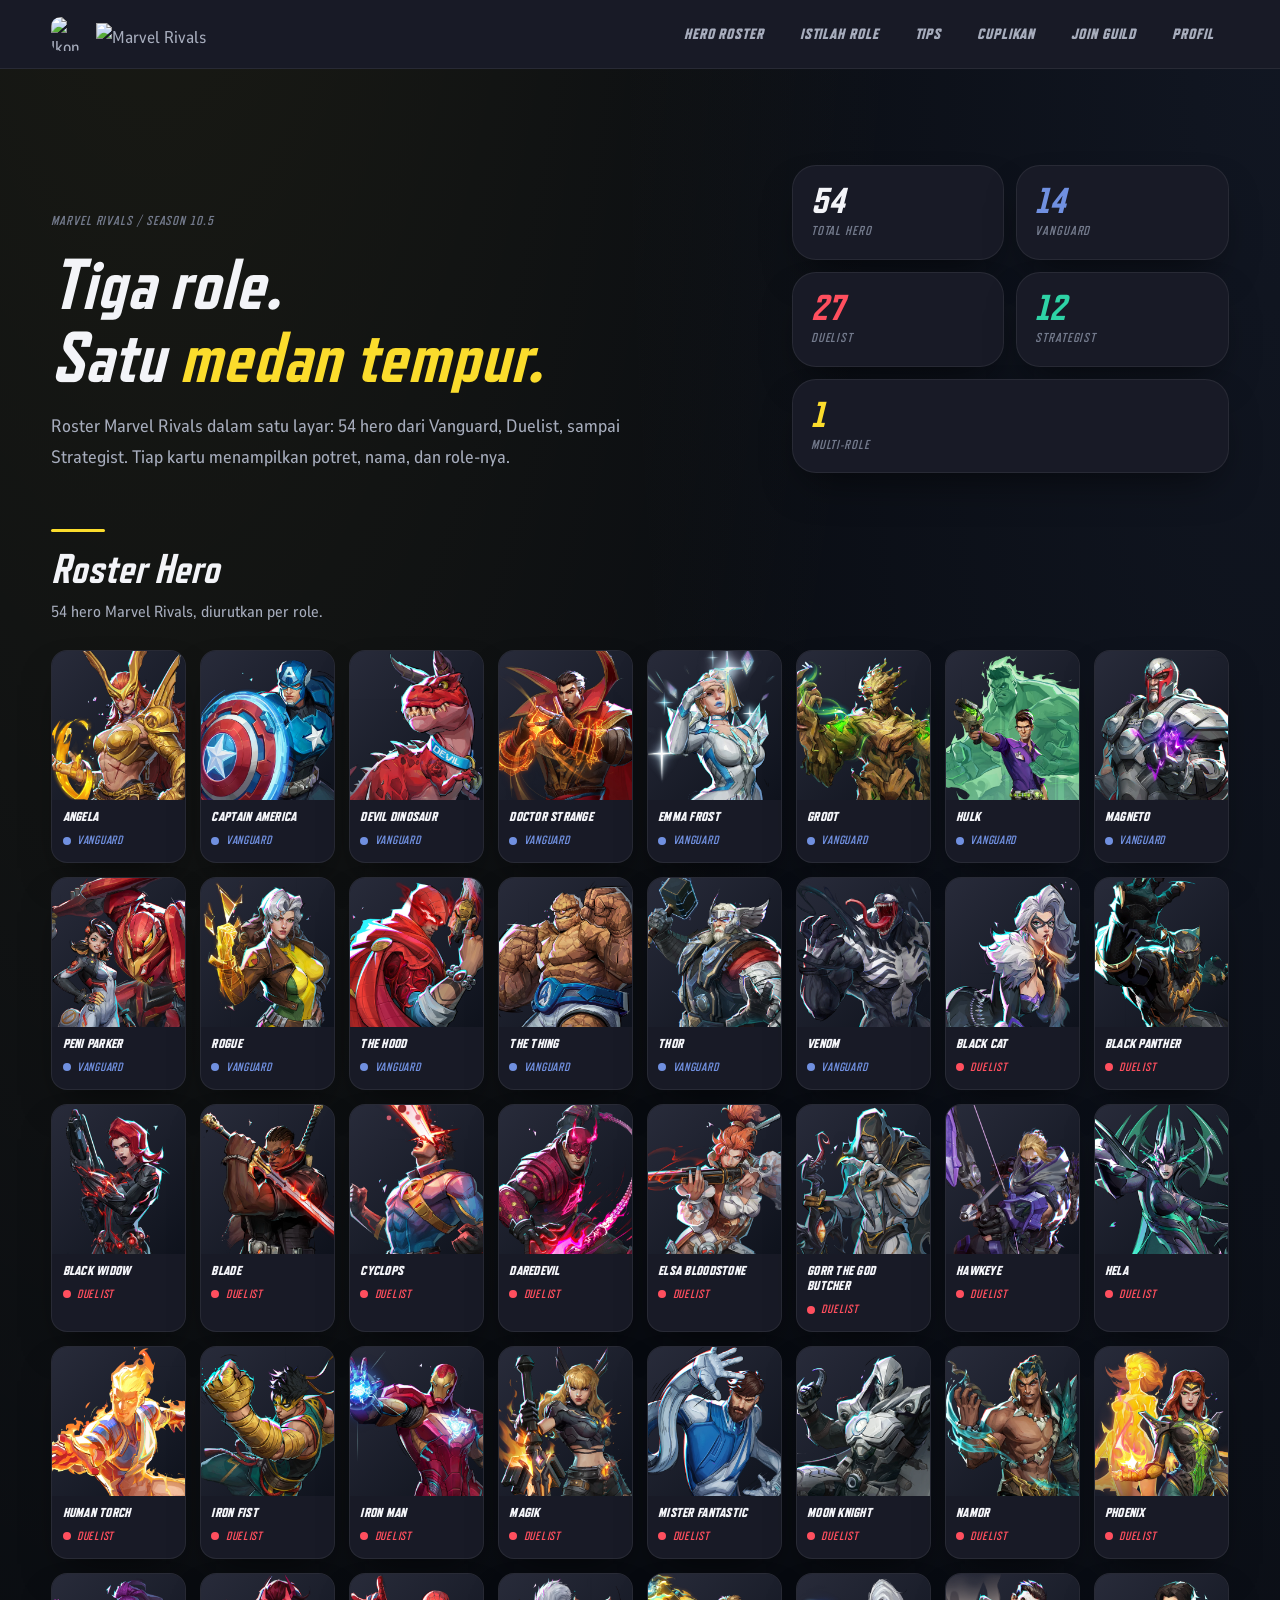
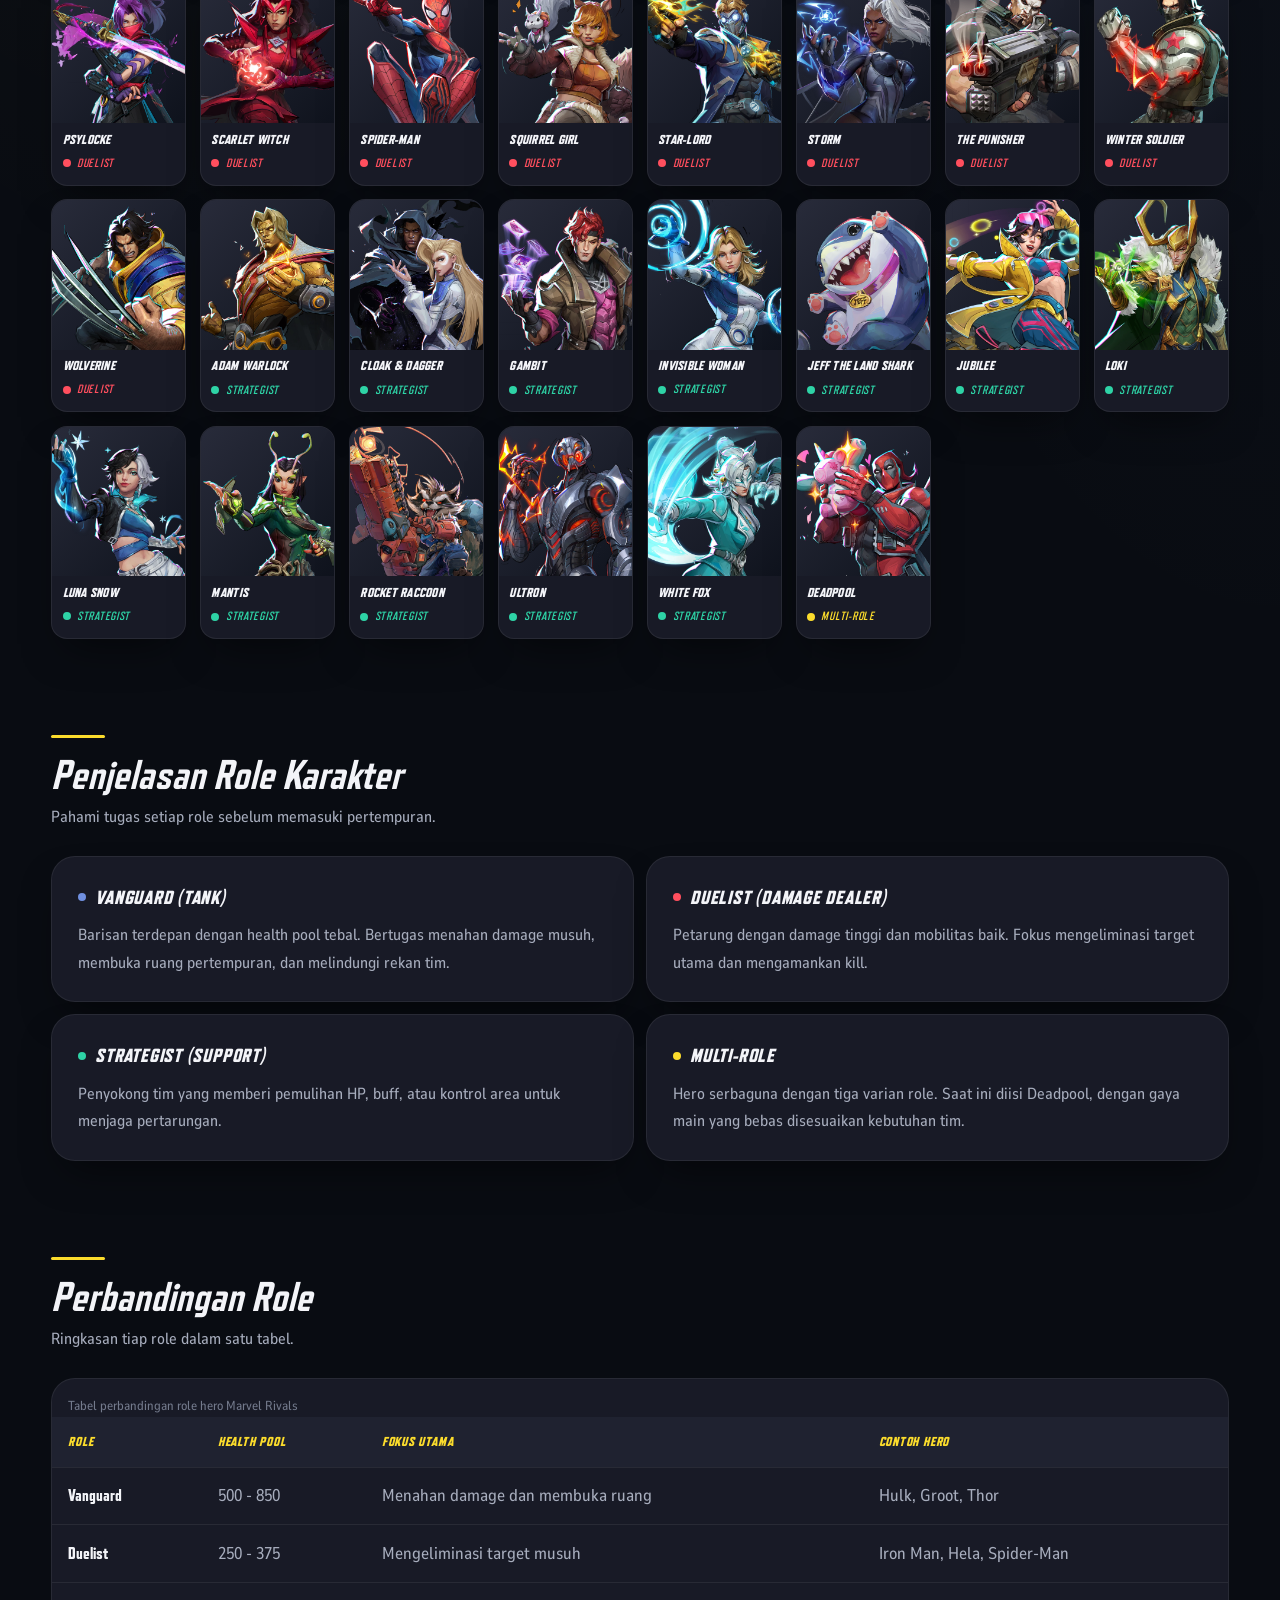
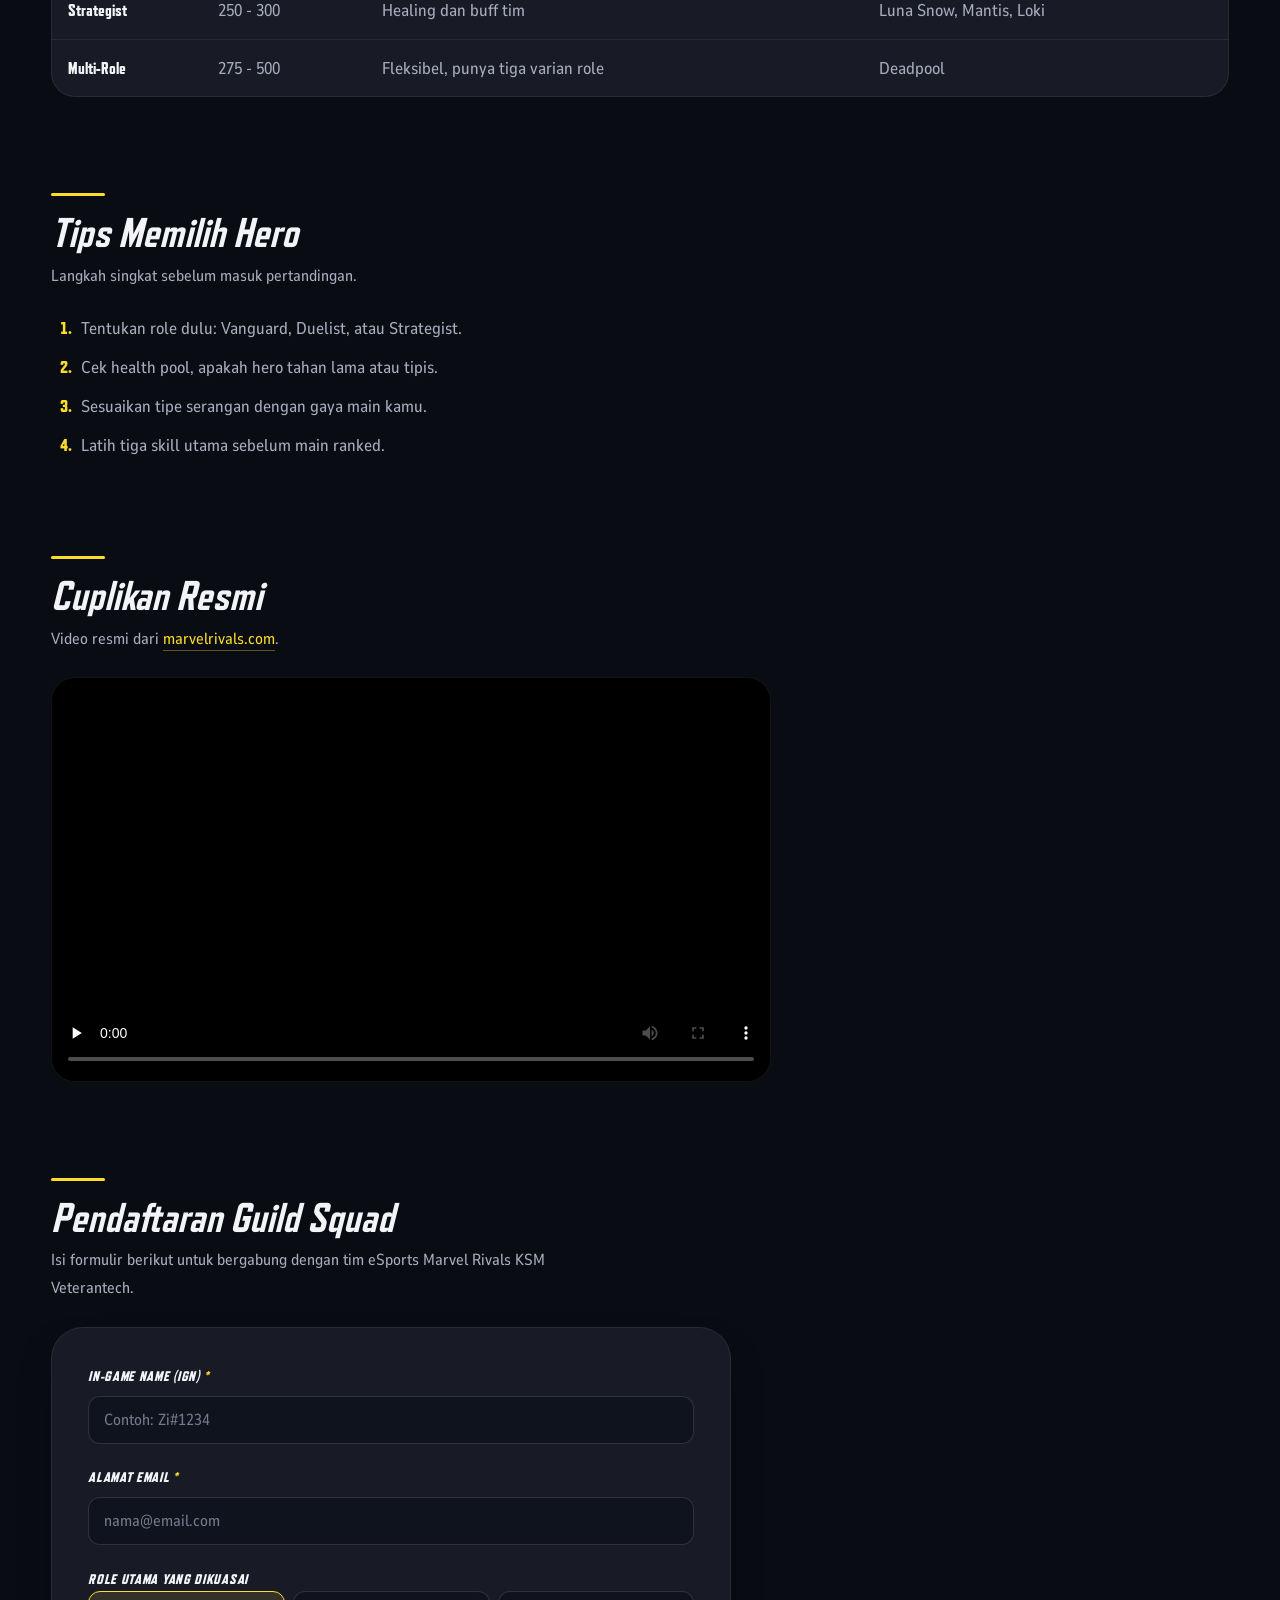
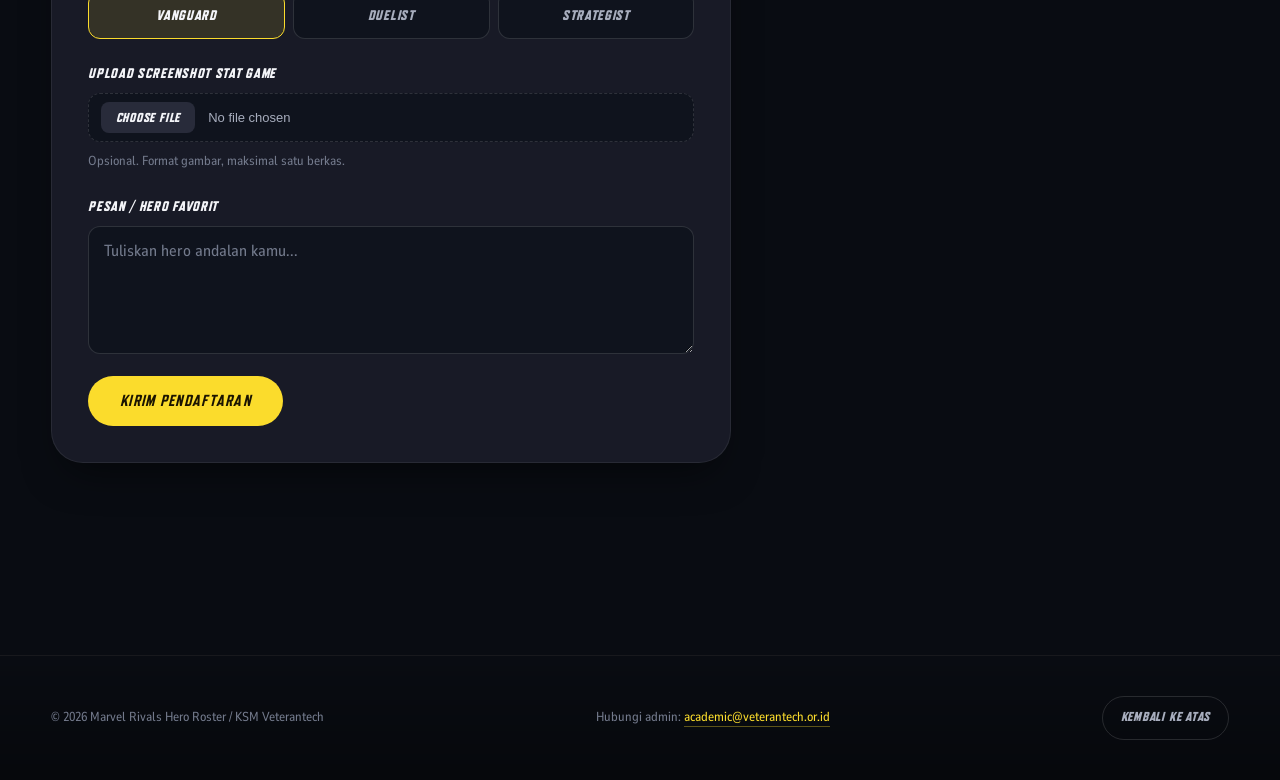
==== commit ad8ad854: "update profile" ====
--- a/index.html
+++ b/index.html
@@ -475,7 +475,7 @@
       <form action="#" method="POST" class="guild-form" enctype="multipart/form-data">
         <div class="form-group">
           <label for="username">In-Game Name (IGN) <span class="required">*</span></label>
-          <input type="text" id="username" name="username" placeholder="Contoh: Zikoo#1234" required>
+          <input type="text" id="username" name="username" placeholder="Contoh: Zi#1234" required>
         </div>
 
         <div class="form-group">
--- a/style.css
+++ b/style.css
@@ -987,53 +987,6 @@
   transform: translateY(1px);
 }
 
-.skill-tags {
-  display: flex;
-  flex-wrap: wrap;
-  gap: 0.5rem;
-}
-
-.skill-tags li {
-  padding: 0.5rem 1rem;
-  font-family: var(--font-display);
-  font-size: 0.8125rem;
-  font-weight: 600;
-  font-style: italic;
-  letter-spacing: 0.05em;
-  text-transform: uppercase;
-  color: var(--ink-2);
-  background: var(--surface);
-  border: 1px solid var(--line);
-  border-radius: 999px;
-}
-
-.gallery-grid {
-  display: grid;
-  grid-template-columns: repeat(auto-fit, minmax(240px, 1fr));
-  gap: 0.85rem;
-}
-
-.gallery-item {
-  margin: 0;
-  overflow: hidden;
-  background: var(--surface);
-  border: 1px solid var(--line);
-  border-radius: var(--r-lg);
-  box-shadow: var(--shadow-1);
-}
-
-.gallery-item img {
-  width: 100%;
-  aspect-ratio: 4 / 3;
-  object-fit: cover;
-}
-
-.gallery-item figcaption {
-  padding: 0.85rem 1rem;
-  font-size: 0.875rem;
-  color: var(--ink-2);
-}
-
 /* -------------------------------------------------------------------------
    16. RESPONSIVE
    ------------------------------------------------------------------------- */
